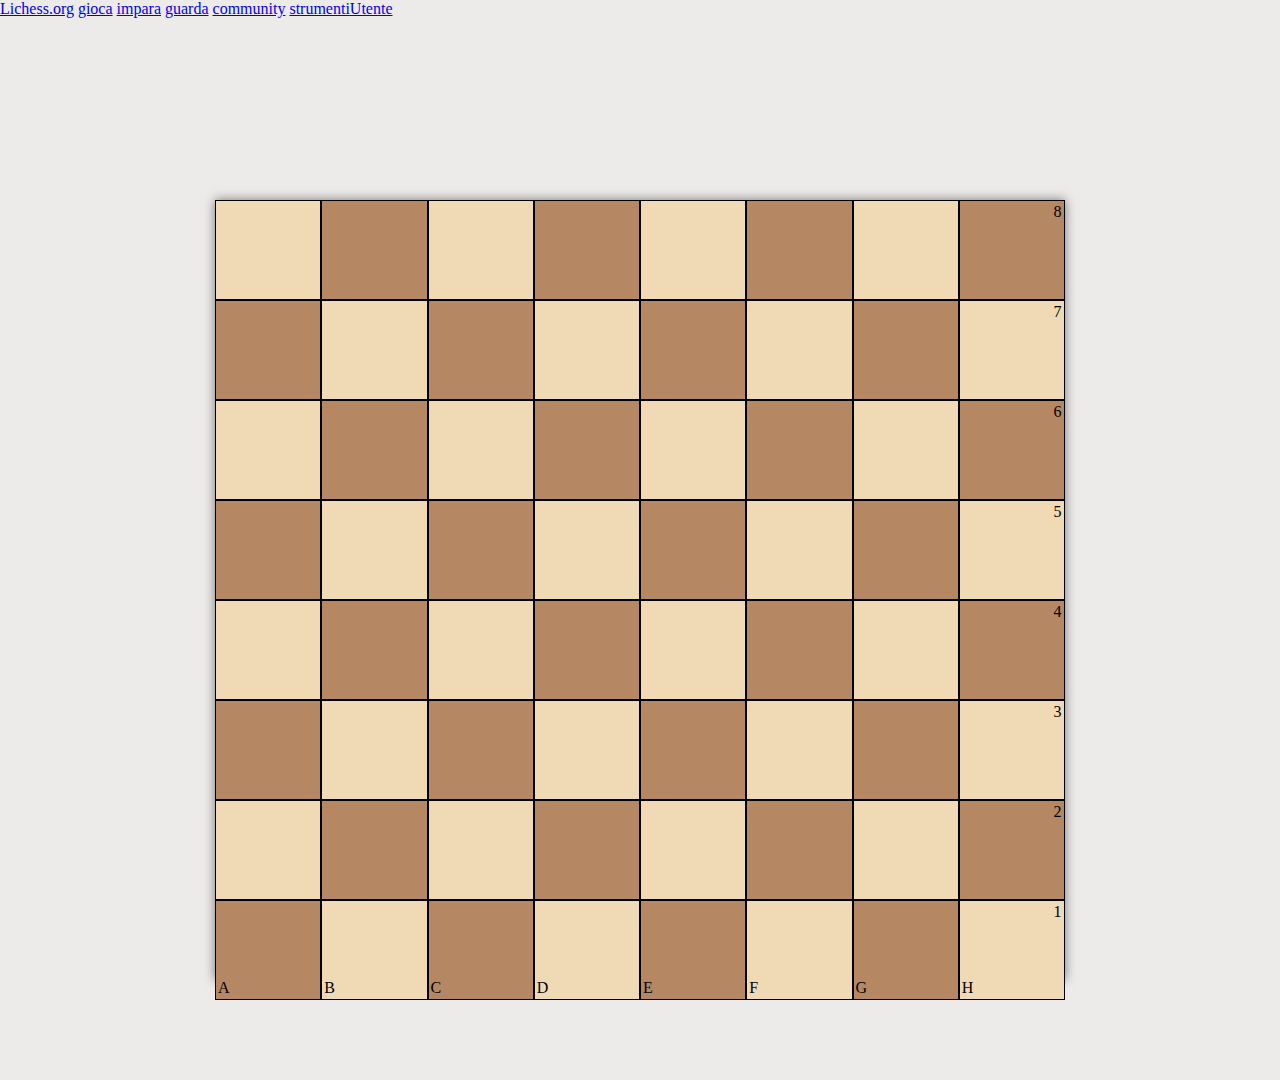
==== bonus/index.html @ d4d6b9a6 "complete normal bonus - work in progress :D" ====
<!DOCTYPE html>
<html lang="en">
<head>
    <meta charset="UTF-8">
    <meta name="viewport" content="width=device-width, initial-scale=1.0">
    <link rel="stylesheet" href="css/style.css">
    <title>Document</title>
</head>
<body>
    <header>
            <div class="nav-bar clear-fix">
                <div class="left float-left">
                    <a href="#">Lichess.org</a>
                    <a href="#">gioca</a>
                    <a href="#">impara</a>
                    <a href="#">guarda</a>
                    <a href="#">community</a>
                    <a href="#">strumenti</a>
                </div>
                <div class="right float-right">
                    <a href="#"></a>
                    <a href="#">Utente</a>
                </div>
            </div>
        
    </header>
    <div class="container">
        <div class="row">
            <div class="col-scacchi"></div>
            <div class="col-scacchi"></div>
            <div class="col-scacchi"></div>
            <div class="col-scacchi"></div>
            <div class="col-scacchi"></div>
            <div class="col-scacchi"></div>
            <div class="col-scacchi"></div>
            <div class="col-scacchi"><span>8</span></div>
        </div>
        <div class="row">
            <div class="col-scacchi"></div>
            <div class="col-scacchi"></div>
            <div class="col-scacchi"></div>
            <div class="col-scacchi"></div>
            <div class="col-scacchi"></div>
            <div class="col-scacchi"></div>
            <div class="col-scacchi"></div>
            <div class="col-scacchi"><span>7</span></div>
        </div>
        <div class="row">
            <div class="col-scacchi"></div>
            <div class="col-scacchi"></div>
            <div class="col-scacchi"></div>
            <div class="col-scacchi"></div>
            <div class="col-scacchi"><span></span></div>
            <div class="col-scacchi"></div>
            <div class="col-scacchi"></div>
            <div class="col-scacchi"><span>6</span></div>
        </div>
        <div class="row">
            <div class="col-scacchi"></div>
            <div class="col-scacchi"></div>
            <div class="col-scacchi"></div>
            <div class="col-scacchi"></div>
            <div class="col-scacchi"></div>
            <div class="col-scacchi"></div>
            <div class="col-scacchi"></div>
            <div class="col-scacchi"><span>5</span></div>
        </div>
        <div class="row">
            <div class="col-scacchi"></div>
            <div class="col-scacchi"></div>
            <div class="col-scacchi"></div>
            <div class="col-scacchi"></div>
            <div class="col-scacchi"></div>
            <div class="col-scacchi"></div>
            <div class="col-scacchi"></div>
            <div class="col-scacchi"><span>4</span></div>
        </div>
        <div class="row">
            <div class="col-scacchi"></div>
            <div class="col-scacchi"></div>
            <div class="col-scacchi"></div>
            <div class="col-scacchi"></div>
            <div class="col-scacchi"></div>
            <div class="col-scacchi"></div>
            <div class="col-scacchi"></div>
            <div class="col-scacchi"><span>3</span></div>
        </div>
        <div class="row">
            <div class="col-scacchi"></div>
            <div class="col-scacchi"></div>
            <div class="col-scacchi"></div>
            <div class="col-scacchi"></div>
            <div class="col-scacchi"></div>
            <div class="col-scacchi"></div>
            <div class="col-scacchi"></div>
            <div class="col-scacchi"><span>2</span></div>
        </div>
        <div class="row">
            <div class="col-scacchi"> <span>a</span></div>
            <div class="col-scacchi"><span>b</span></div>
            <div class="col-scacchi"><span>c</span></div>
            <div class="col-scacchi"><span>d</span></div>
            <div class="col-scacchi"><span>e</span></div>
            <div class="col-scacchi"><span>f</span></div>
            <div class="col-scacchi"><span>g</span></div>
            <div class="col-scacchi">
                <span>h</span> 
                <span>1</span>
            </div>
        </div>
    </div>


</body>
</html>
---- bonus/css/style.css ----
*{
    margin: 0;
    padding: 0;
    box-sizing: border-box;
  }
body{
    background-color:#EDEBE9;
}
 .float-left{
   float: left;
 }
 .float-right{
   float: right;
 }
 .clear-fix{
   content: "";
   display: table;
   clear: both;
 }
.col-scacchi{
    width: calc( 100% /8 *1);
    position: relative;
}
.col-1{
  width: calc(100% / 12 * 1)
}

.col-2{
  width: calc(100% / 12 * 2)
}

.col-3{
  width: calc(100% / 12 * 3)
}

.col-4{
  width: calc(100% / 12 * 4)
}

.col-5{
  width: calc(100% / 12 * 5)
}

.col-6{
  width: calc(100% / 12 * 6)
}

.col-7{
  width: calc(100% / 12 * 7)
}

.col-8{
  width: calc(100% / 12 * 8)
}

.col-9{
  width: calc(100% / 12 * 9)
}

.col-10{
  width: calc(100% / 12 * 10)
}

.col-11{
  width: calc(100% / 12 * 11)
}

.col-12{
  width: calc(100% / 12 * 12)
}

.container{
    max-width: 850px;
    max-height: 780px;
    margin: 0 auto;
    margin-top:100px;
    margin-bottom:100px ;
    box-shadow: 0 0 10px rgba(49, 49, 49, 0.644); 
  }
  
  .row::after{
    content: '';
    display: table;
    clear: both;
  }
  .row{
    height: 100px;
  }
  .row [class*="col-"]{
    float: left;
    height: 100%; 
  }
  .row .col-scacchi{
      background-color: #F0D9B5;
      border: 1px solid black;
  }
  /* Posizionamento lettere in basso a sinistra */
  .container .row:last-child .col-scacchi span {
    position: absolute;
    bottom: 2%;
    left: 2%;
    color: black;
    text-transform: uppercase;
  }
  /* Posizionamento numeri in alto a destra*/
  .container .row .col-scacchi:last-child span:last-child {
    position: absolute;
    top: 2%;
    left: 90%;
    color: black;
  }
  .container .row:nth-child(even) .col-scacchi:nth-child(odd){
    background-color: #B58863;
  }
  .container .row:nth-child(odd) .col-scacchi:nth-child(even){
    background-color: #B58863;
  }
  .nav-bar{
    
    height: 100px;
  }
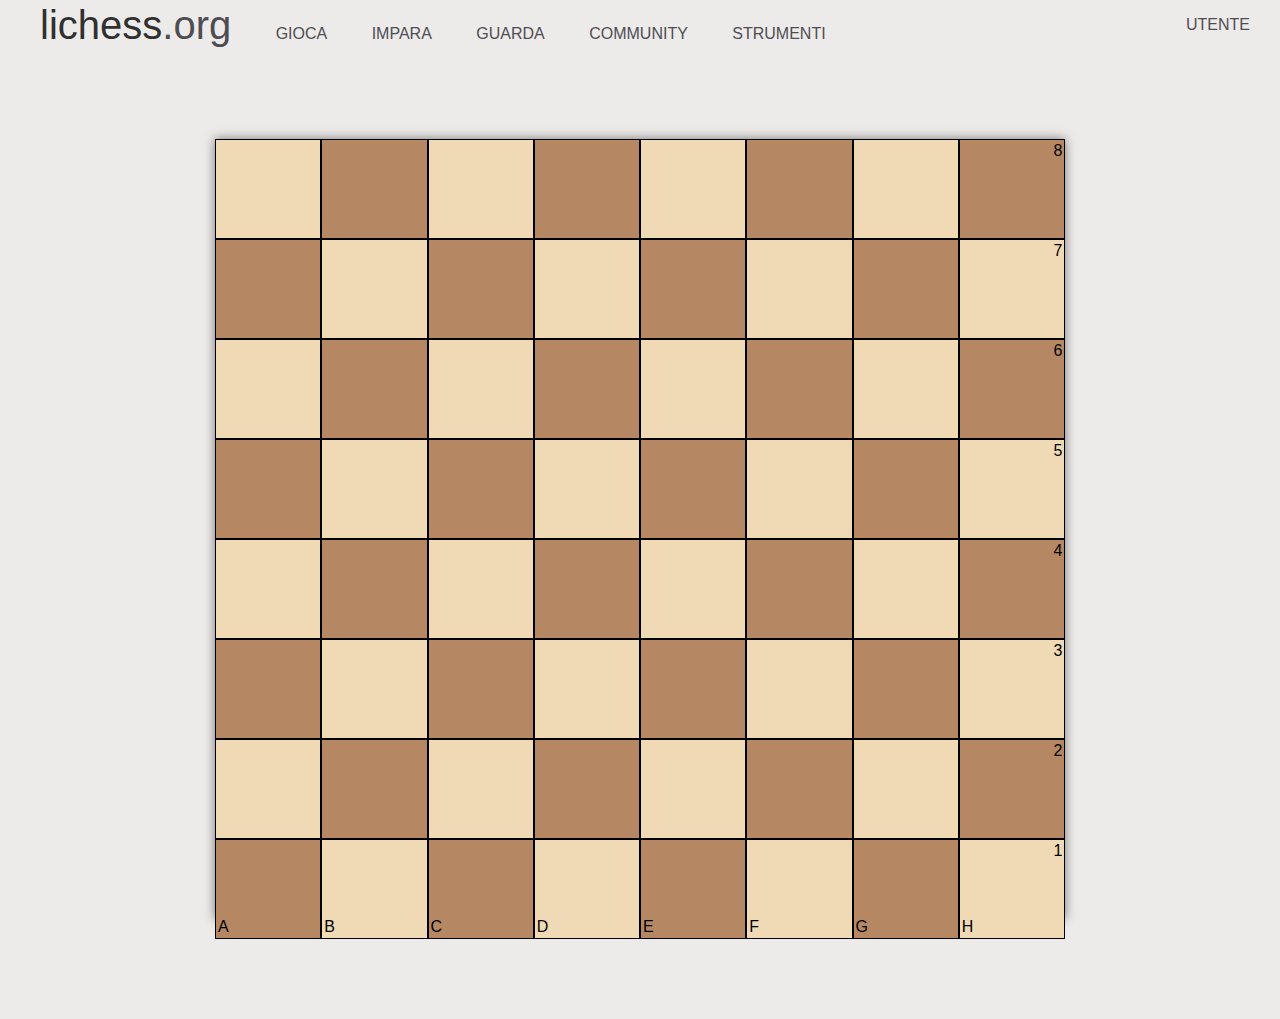
==== commit 58880649: "nav complete" ====
--- a/bonus/index.html
+++ b/bonus/index.html
@@ -5,12 +5,13 @@
     <meta name="viewport" content="width=device-width, initial-scale=1.0">
     <link rel="stylesheet" href="css/style.css">
     <title>Document</title>
+    <link rel="stylesheet" href="https://cdnjs.cloudflare.com/ajax/libs/font-awesome/5.15.1/css/all.min.css" integrity="sha512-+4zCK9k+qNFUR5X+cKL9EIR+ZOhtIloNl9GIKS57V1MyNsYpYcUrUeQc9vNfzsWfV28IaLL3i96P9sdNyeRssA==" crossorigin="anonymous" />
 </head>
 <body>
     <header>
             <div class="nav-bar clear-fix">
                 <div class="left float-left">
-                    <a href="#">Lichess.org</a>
+                    <a href="#"><span style="color: rgb(48, 48, 48);">lichess</span>.org</a>
                     <a href="#">gioca</a>
                     <a href="#">impara</a>
                     <a href="#">guarda</a>
@@ -18,7 +19,8 @@
                     <a href="#">strumenti</a>
                 </div>
                 <div class="right float-right">
-                    <a href="#"></a>
+                    <a href="#"><i class="fas fa-search"></i></a>
+                    <a href="#"><i class="far fa-bell"></i></a>
                     <a href="#">Utente</a>
                 </div>
             </div>
--- a/bonus/css/style.css
+++ b/bonus/css/style.css
@@ -5,6 +5,8 @@
   }
 body{
     background-color:#EDEBE9;
+    margin: 20px;
+    font-family: 'Noto Sans', Sans-Serif;
 }
  .float-left{
    float: left;
@@ -116,9 +118,27 @@
     background-color: #B58863;
   }
   .nav-bar{
-    
-    height: 100px;
+    width: 100%;
+    line-height: 10px;
   }
   
-
- +  .nav-bar a{
+    text-decoration: none;
+    color: #4D4D53;
+    font-size: 16px;
+    padding: 30px 20px;
+    text-transform: uppercase;
+  }
+  .nav-bar .left a:first-child{
+    font-size:40px;
+    text-transform: none;
+  }
+  .nav-bar .left a:first-child:hover{
+    color: blue;
+  }
+  .nav-bar .left a:nth-child(n+2):hover{
+    background-color: white;
+  }
+  .nav-bar .right a{
+    padding: 30px 10px;
+  }
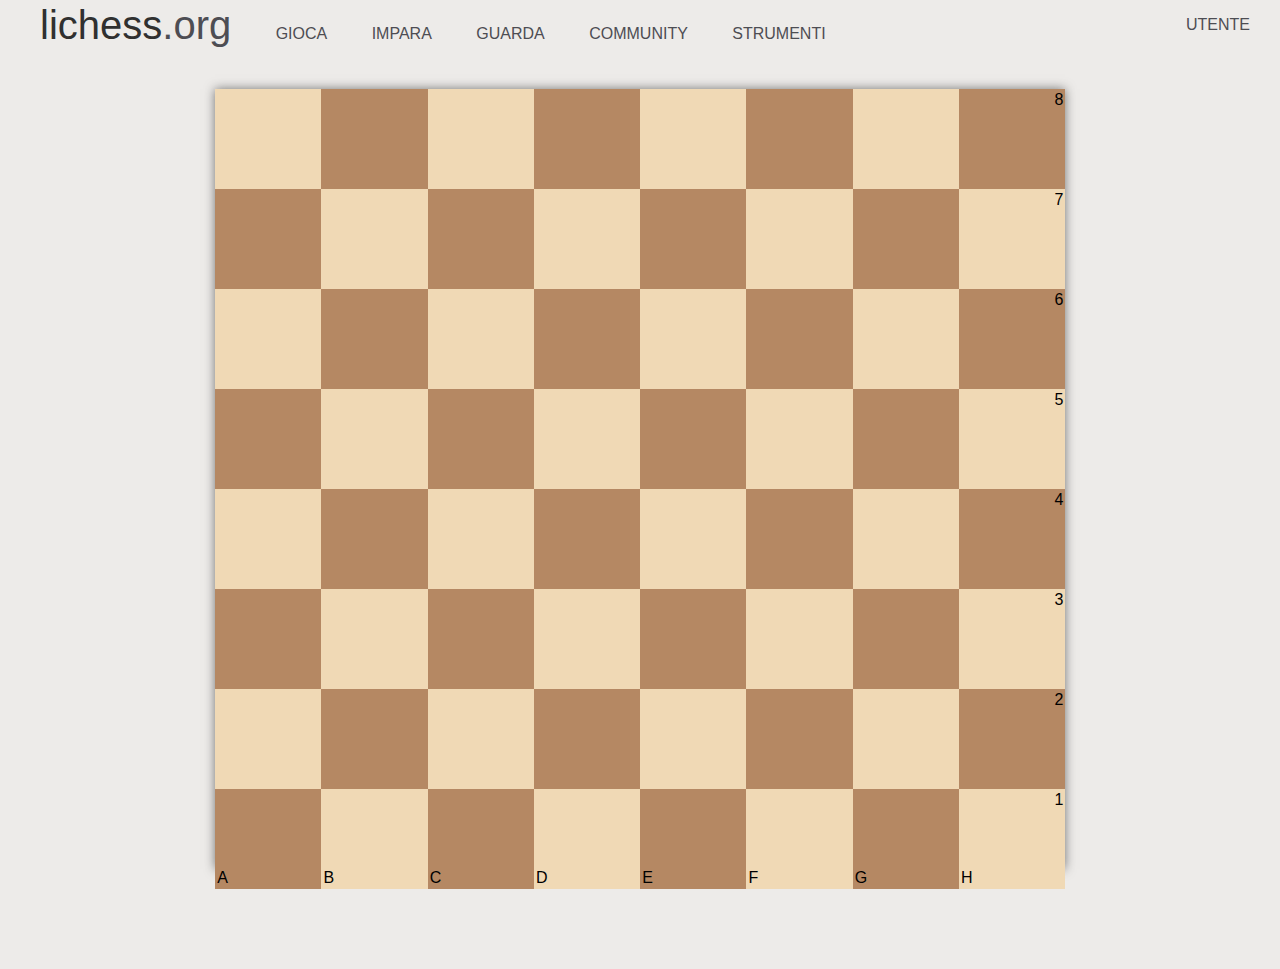
==== commit b13c5587: "pedoni caricati" ====
--- a/bonus/index.html
+++ b/bonus/index.html
@@ -4,7 +4,8 @@
     <meta charset="UTF-8">
     <meta name="viewport" content="width=device-width, initial-scale=1.0">
     <link rel="stylesheet" href="css/style.css">
-    <title>Document</title>
+    <link id="favicon" rel="icon" type="image/png" href="https://lichess1.org/assets/_V1PpZh/logo/lichess-favicon-32.png" sizes="32x32">
+    <title>lichess.org • Scacchi Online Gratis</title>
     <link rel="stylesheet" href="https://cdnjs.cloudflare.com/ajax/libs/font-awesome/5.15.1/css/all.min.css" integrity="sha512-+4zCK9k+qNFUR5X+cKL9EIR+ZOhtIloNl9GIKS57V1MyNsYpYcUrUeQc9vNfzsWfV28IaLL3i96P9sdNyeRssA==" crossorigin="anonymous" />
 </head>
 <body>
@@ -38,14 +39,14 @@
             <div class="col-scacchi"><span>8</span></div>
         </div>
         <div class="row">
-            <div class="col-scacchi"></div>
-            <div class="col-scacchi"></div>
-            <div class="col-scacchi"></div>
-            <div class="col-scacchi"></div>
-            <div class="col-scacchi"></div>
-            <div class="col-scacchi"></div>
-            <div class="col-scacchi"></div>
-            <div class="col-scacchi"><span>7</span></div>
+            <div class="col-scacchi"><i class="fas fa-chess-pawn"></i></div>
+            <div class="col-scacchi"><i class="fas fa-chess-pawn"></i></div>
+            <div class="col-scacchi"><i class="fas fa-chess-pawn"></i></div>
+            <div class="col-scacchi"><i class="fas fa-chess-pawn"></i></div>
+            <div class="col-scacchi"><i class="fas fa-chess-pawn"></i></div>
+            <div class="col-scacchi"><i class="fas fa-chess-pawn"></i></div>
+            <div class="col-scacchi"><i class="fas fa-chess-pawn"></i></div>
+            <div class="col-scacchi"><i class="fas fa-chess-pawn"></i><span>7</span></div>
         </div>
         <div class="row">
             <div class="col-scacchi"></div>
@@ -86,16 +87,16 @@
             <div class="col-scacchi"></div>
             <div class="col-scacchi"></div>
             <div class="col-scacchi"><span>3</span></div>
-        </div>
+        </div> 
         <div class="row">
-            <div class="col-scacchi"></div>
-            <div class="col-scacchi"></div>
-            <div class="col-scacchi"></div>
-            <div class="col-scacchi"></div>
-            <div class="col-scacchi"></div>
-            <div class="col-scacchi"></div>
-            <div class="col-scacchi"></div>
-            <div class="col-scacchi"><span>2</span></div>
+            <div class="col-scacchi"><i class="fas fa-chess-pawn"></i></div>
+            <div class="col-scacchi"><i class="fas fa-chess-pawn"></i></div>
+            <div class="col-scacchi"><i class="fas fa-chess-pawn"></i></div>
+            <div class="col-scacchi"><i class="fas fa-chess-pawn"></i></div>
+            <div class="col-scacchi"><i class="fas fa-chess-pawn"></i></div>
+            <div class="col-scacchi"><i class="fas fa-chess-pawn"></i></div>
+            <div class="col-scacchi"><i class="fas fa-chess-pawn"></i></div>
+            <div class="col-scacchi"><i class="fas fa-chess-pawn"></i><span>2</span></div>
         </div>
         <div class="row">
             <div class="col-scacchi"> <span>a</span></div>
--- a/bonus/css/style.css
+++ b/bonus/css/style.css
@@ -75,7 +75,7 @@
     max-width: 850px;
     max-height: 780px;
     margin: 0 auto;
-    margin-top:100px;
+    margin-top:50px;
     margin-bottom:100px ;
     box-shadow: 0 0 10px rgba(49, 49, 49, 0.644); 
   }
@@ -87,6 +87,7 @@
   }
   .row{
     height: 100px;
+    
   }
   .row [class*="col-"]{
     float: left;
@@ -94,7 +95,7 @@
   }
   .row .col-scacchi{
       background-color: #F0D9B5;
-      border: 1px solid black;
+      position: relative;
   }
   /* Posizionamento lettere in basso a sinistra */
   .container .row:last-child .col-scacchi span {
@@ -111,12 +112,22 @@
     left: 90%;
     color: black;
   }
+ 
   .container .row:nth-child(even) .col-scacchi:nth-child(odd){
     background-color: #B58863;
   }
+  
   .container .row:nth-child(odd) .col-scacchi:nth-child(even){
     background-color: #B58863;
   }
+  .container .row:nth-child(2) .col-scacchi i, .row:nth-child(7) .col-scacchi i{
+      font-size: 70px;
+      position: absolute;
+      top:50%;
+      left: 50%;
+      transform: translate(-50%,-50%);
+}
+
   .nav-bar{
     width: 100%;
     line-height: 10px;
